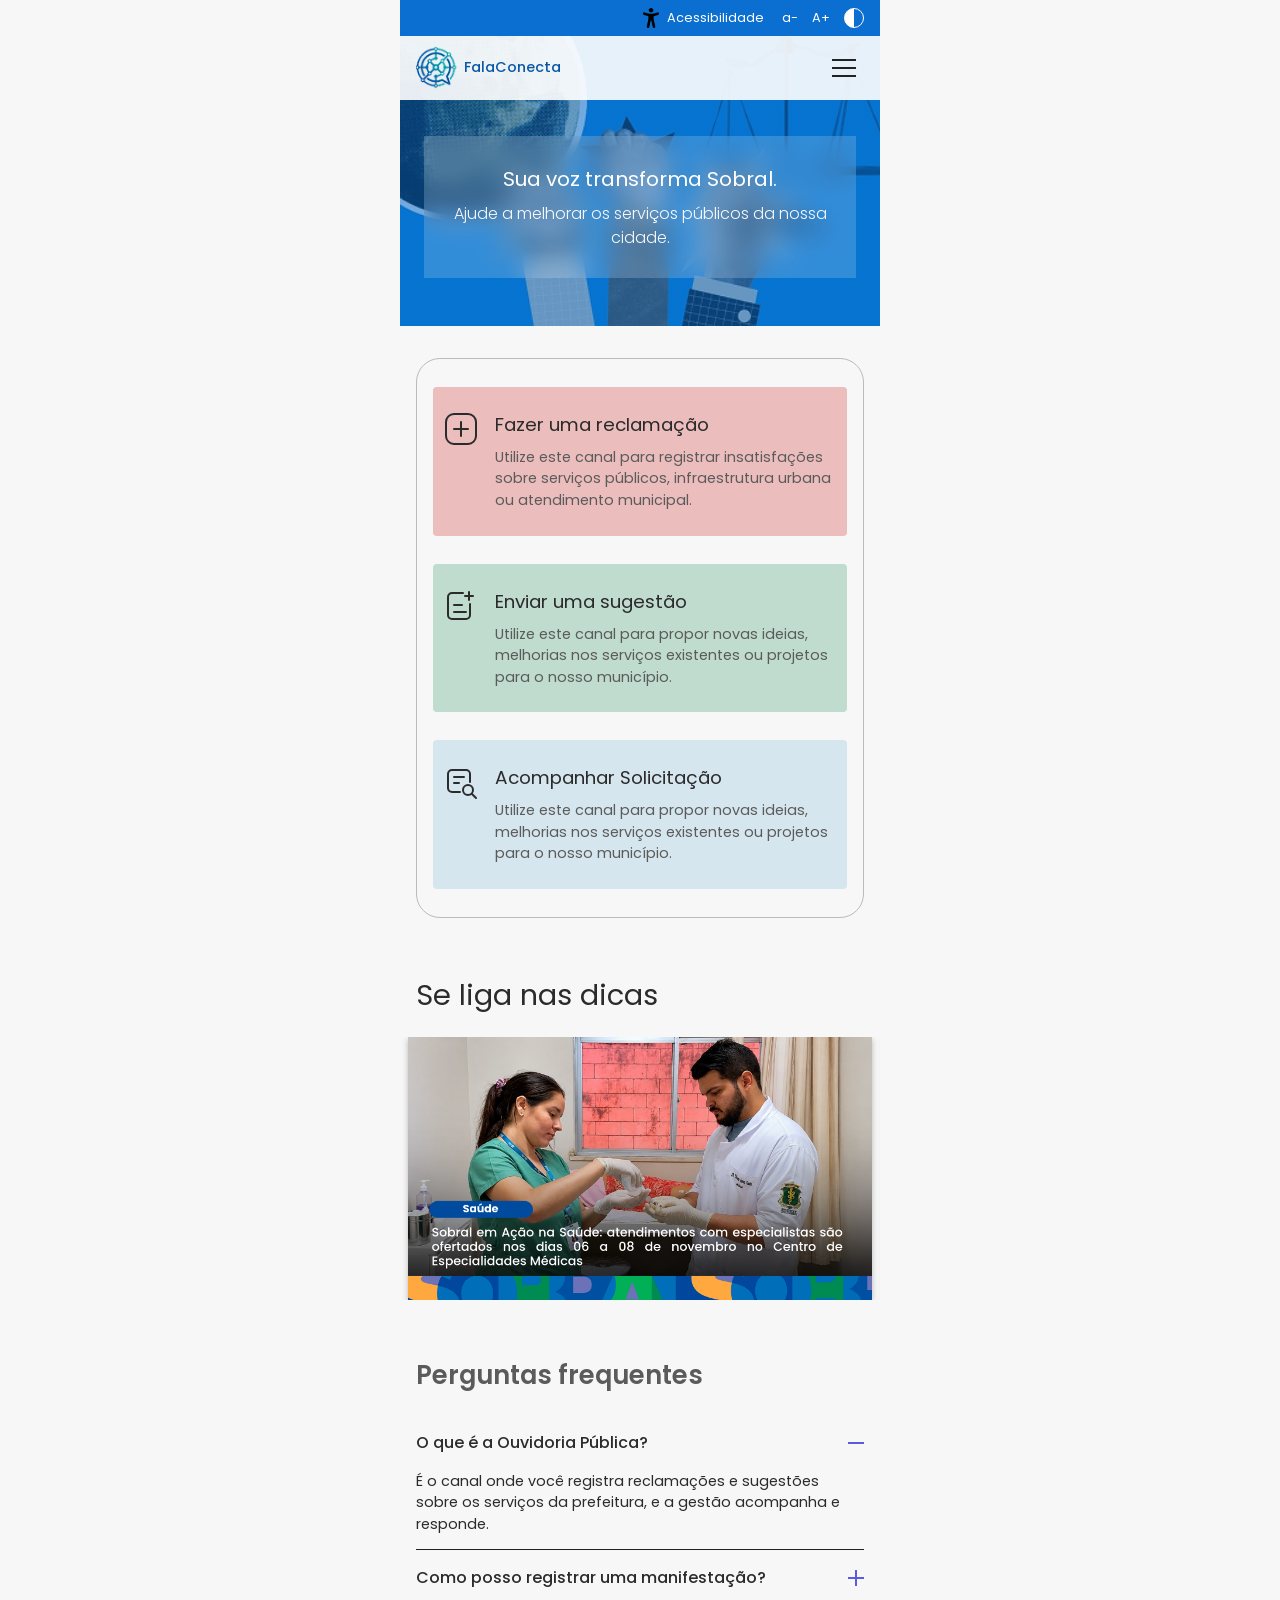
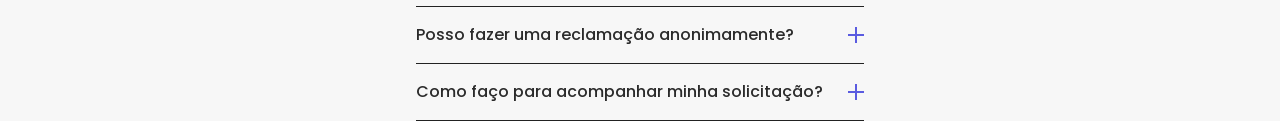
==== index.html @ b0ee90de "primeiro commit: estrutura inicial do projeto" ====
<!DOCTYPE html>
<html lang="pt-br">
<head>
  <meta charset="UTF-8">
  <meta name="viewport" content="width=device-width, initial-scale=1">
  <title>FalaConecta - Sistema de Ouvidoria Pública</title>
  <!-- Fontes -->
  <link rel="preconnect" href="https://fonts.googleapis.com">
  <link rel="preconnect" href="https://fonts.gstatic.com" crossorigin>
  <link href="https://fonts.googleapis.com/css2?family=Poppins:wght@300;400;500;600&display=swap" rel="stylesheet">
  <!-- Css -->
  <link rel="stylesheet" href="style.css">
</head>
<body>

  <!-- Acessibilidade -->
  <div class="acessibilidade">
    <a href="#" class="acessibilidade-link">
      <!-- <svg width="20" height="20" viewBox="0 0 24 24" fill="none" stroke="currentColor" stroke-width="1.6" aria-hidden="true"><circle cx="12" cy="12" r="10"/><circle cx="12" cy="7.5" r="1.3" fill="currentColor"/><path d="M7.5 10.5l4.5.8 4.5-.8M12 11.3V15m0 0l-2 3.5M12 15l2 3.5"/></svg> -->
      <img src="imagens/acessibilidade.png" width="20" height="20" alt="">
      Acessibilidade
    </a>
    <button type="button" id="font-minus" aria-label="Diminuir fonte">a-</button>
    <button type="button" id="font-plus" aria-label="Aumentar fonte">A+</button>
    <button type="button" id="contrast" class="contraste-btn" aria-label="Alternar alto contraste"></button>
  </div>

  <!-- Hero -->
  <header class="hero">
    <nav class="nav">
      <a href="index.html" class="logo">
        <img src="imagens/logo.png" alt="Logo FalaConecta" width="44" height="44">
        <span>FalaConecta</span>
      </a>
      <button class="menu-btn" id="menu-btn" aria-label="Abrir menu" aria-expanded="false" aria-controls="menu">
        <span></span><span></span><span></span>
      </button>
    </nav>
    <ul class="menu" id="menu" hidden>
      <li><a href="reclamacao.html">Fazer uma reclamação</a></li>
      <li><a href="sugestao.html">Enviar uma sugestão</a></li>
      <li><a href="acompanhar.html">Acompanhar solicitação</a></li>
      <li><a href="#faq">Perguntas frequentes</a></li>
    </ul>
    <div class="hero-box">
      <h1>Sua voz transforma Sobral.</h1>
      <p>Ajude a melhorar os serviços públicos da nossa cidade.</p>
    </div>
  </header>

  <main>
    <!-- Canais de atendimento-->
    <section class="canais">
      <a href="reclamacao.html" class="canal canal--rosa">
        <svg width="36" height="36" viewBox="0 0 36 36" fill="none" stroke="currentColor" stroke-width="2" stroke-linecap="round" aria-hidden="true"><rect x="3" y="3" width="30" height="30" rx="8"/><path d="M18 11v14M11 18h14"/></svg>
        <div>
          <h2>Fazer uma reclamação</h2>
          <p>Utilize este canal para registrar insatisfações sobre serviços públicos, infraestrutura urbana ou atendimento municipal.</p>
        </div>
      </a>
      <a href="sugestao.html" class="canal canal--verde">
        <svg width="36" height="36" viewBox="0 0 36 36" fill="none" stroke="currentColor" stroke-width="2" stroke-linecap="round" aria-hidden="true"><path d="M20 5H9a4 4 0 0 0-4 4v18a4 4 0 0 0 4 4h14a4 4 0 0 0 4-4V16"/><path d="M11 17h8M11 24h12M26 4v8M22 8h8"/></svg>
        <div>
          <h2>Enviar uma sugestão</h2>
          <p>Utilize este canal para propor novas ideias, melhorias nos serviços existentes ou projetos para o nosso município.</p>
        </div>
      </a>
      <a href="acompanhar.html" class="canal canal--azul">
        <svg width="36" height="36" viewBox="0 0 36 36" fill="none" stroke="currentColor" stroke-width="2" stroke-linecap="round" aria-hidden="true"><path d="M17 28H9a4 4 0 0 1-4-4V10a4 4 0 0 1 4-4h14a4 4 0 0 1 4 4v8"/><path d="M11 13h10M11 19h5"/><circle cx="25" cy="26" r="5"/><path d="M29 30l4 4"/></svg>
        <div>
          <h2>Acompanhar Solicitação</h2>
          <p>Utilize este canal para propor novas ideias, melhorias nos serviços existentes ou projetos para o nosso município.</p>
        </div>
      </a>
    </section>

    <!-- Dicas / carrossel -->
    <section class="dicas">
      <h2>Se liga nas dicas</h2>
      <div class="carrossel" id="carrossel">
        <div class="slide"><img src="imagens/slide1.png"></div>
        <div class="slide"><img src="imagens/slide2.png"></div>
        <div class="slide"><img src="imagens/slide3.png"></div>
      </div>
    </section>

    <!-- FAQ -->
    <section class="faq" id="faq">
      <h2>Perguntas frequentes</h2>
      <div class="faq-item open">
        <button class="faq-q" aria-expanded="true">O que é a Ouvidoria Pública?<span class="icon" aria-hidden="true"></span></button>
        <div class="faq-a"><p>É o canal onde você registra reclamações e sugestões sobre os serviços da prefeitura, e a gestão acompanha e responde.</p></div>
      </div>
      <div class="faq-item">
        <button class="faq-q" aria-expanded="false">Como posso registrar uma manifestação?<span class="icon" aria-hidden="true"></span></button>
        <div class="faq-a"><p>Na página inicial, escolha "Fazer uma reclamação" ou "Enviar uma sugestão" e preencha os campos do formulário.</p></div>
      </div>
      <div class="faq-item">
        <button class="faq-q" aria-expanded="false">Posso fazer uma reclamação anonimamente?<span class="icon" aria-hidden="true"></span></button>
        <div class="faq-a"><p>Sim. No formulário, escolha a opção "Reclamação Anônima". Você receberá um protocolo e um código para acompanhar.</p></div>
      </div>
      <div class="faq-item">
        <button class="faq-q" aria-expanded="false">Como faço para acompanhar minha solicitação?<span class="icon" aria-hidden="true"></span></button>
        <div class="faq-a"><p>Acesse a opção "Acompanhar Solicitação" na página inicial e informe o número do protocolo e a chave de acesso recebidos após o envio.</p></div>
      </div>
    </section>
  </main>

  <!-- <footer class="footer">
    <div class="footer-top">
      <div>
        <h3>Sobre nós</h3>
        <a href="termos.html">Política de Privacidade</a>
      </div>
      <div class="social">
        <h3>Redes Sociais</h3>
        <div class="social-icons">
          <a href="#" aria-label="Instagram" class="s-insta"><svg width="14" height="14" viewBox="0 0 24 24" fill="none" stroke="#fff" stroke-width="2"><rect x="3" y="3" width="18" height="18" rx="5"/><circle cx="12" cy="12" r="4"/><circle cx="17.5" cy="6.5" r="1" fill="#fff"/></svg></a>
          <a href="#" aria-label="Facebook" class="s-face"><svg width="14" height="14" viewBox="0 0 24 24" fill="#fff"><path d="M14 8V6.5c0-.7.3-1 1-1h2V2h-3a4 4 0 0 0-4 4v2H7v3.5h3V22h4V11.5h3L17.5 8z"/></svg></a>
          <a href="#" aria-label="YouTube" class="s-yt"><svg width="14" height="14" viewBox="0 0 24 24" fill="#fff"><path d="M9 7l8 5-8 5z"/></svg></a>
        </div>
      </div>
    </div>
    <div class="contato">
      <h3>Contato</h3>
      <p>(88) 91234-5678</p>
      <p>gmail@gmail.com</p>
    </div>
    <hr>
    <p class="copy">© Todos os direitos reservados</p>
  </footer> -->

  <script src="script.js"></script>
</body>
</html>
---- style.css ----
:root {
  --azul: #0a6fd0;
  --azul-escuro: #0b57a6;
  --fundo: #f7f7f7;
  --texto: #2b2b2b;
  --cinza: #5b5b5b;
  --rosa: #ecbdbd;
  --verde: #bfdccf;
  --azul-claro: #d6e6ee;
  --roxo: #5a5be0;
}

/* Resetar CSS */
* {
  margin: 0;
  padding: 0;
  box-sizing: border-box;
}

html {
  font-size: 16px;
}

body {
  font-family: "Poppins", sans-serif;
  background: var(--fundo);
  color: var(--texto);
  max-width: 480px;
  margin: 0 auto;
  overflow-x: hidden;
  line-height: 1.5;
}

a {
  color: inherit;
  text-decoration: none;
}
button {
  font: inherit;
  color: inherit;
  background: none;
  border: 0;
  cursor: pointer;
}
:focus-visible {
  outline: 3px solid #ffbf47;
  outline-offset: 2px;
}

/* Acessibilidade */
.acessibilidade {
  background: var(--azul);
  color: #fff;
  display: flex;
  justify-content: flex-end;
  align-items: center;
  gap: 14px;
  padding: 8px 16px;
  font-size: .8rem;
}
.acessibilidade-link {
  display: flex;
  align-items: center;
  gap: 6px;
  margin-right: 4px;
}
.contraste-btn {
  width: 20px;
  height: 20px;
  border-radius: 50%;
  border: 1.5px solid #fff;
  background: linear-gradient(90deg, #fff 50%, transparent 50%);
}

/* Hero */
.hero {
  position: relative;
  min-height: 290px;
  padding-bottom: 36px;
  color: #fff;
  background: linear-gradient(rgba(10,111,208,.55), rgba(10,111,208,.55)), url("imagens/bg-header.png") center/cover, var(--azul);
}
.nav {
  display: flex;
  justify-content: space-between;
  align-items: center;
  padding: 10px 16px;
  background: rgba(255,255,255,.9);
}
.logo {
  display: flex;
  align-items: center;
  gap: 4px;
  color: var(--azul-escuro);
  font-size: .9rem;
  font-weight: 500;
}
.logo img {
  object-fit: cover;
}
.menu-btn {
  display: grid;
  gap: 6px;
  padding: 8px;
}
.menu-btn span {
  display: block;
  width: 24px;
  height: 2px;
  background: #222;
}
.menu {
  list-style: none;
  background: var(--azul-escuro);
  padding: 8px 16px;
}
.menu li a {
  display: block;
  padding: 12px 0;
  border-bottom: 1px solid rgba(255,255,255,.2);
}
.hero-box {
  margin: 36px 24px 0;
  padding: 28px 28px;
  text-align: center;
  background: rgba(255,255,255,.18);
  backdrop-filter: blur(12px);
}
.hero-box h1 {
  font-size: 1.26rem;
  font-weight: 400;
  margin-bottom: 8px;
}
.hero-box p {
  font-size: 1rem;
  font-weight: 300;
  opacity: .95;
}

/* Canais */
.canais {
  margin: 32px 16px 0 16px;
  padding: 28px 16px;
  border: 1px solid #bbb;
  border-radius: 24px;
  display: grid;
  gap: 28px;
}
.canal {
  display: flex;
  gap: 16px;
  padding: 24px 10px;
  border-radius: 4px;
  transition: all .15s ease-in-out;
}
.canal:hover {
  transform: scale(1.01);
}
.canal:active {
  transform: scale(.98);
}
.canal svg {
  flex: none;
}
.canal h2 {
  font-size: 1.16rem;
  font-weight: 400;
  margin-bottom: 8px;
}
.canal p {
  font-size: .9rem;
  color: var(--cinza);
  font-weight: 400;
}
.canal--rosa {
  background: var(--rosa);
}
.canal--verde {
  background: var(--verde);
}
.canal--azul {
  background: var(--azul-claro);
}

/* Dicas */
.dicas {
  position: relative;
  margin-block: 56px;
}
.dicas h2 {
  font-size: 1.8rem;
  font-weight: 400;
  padding: 0 16px;
  margin-bottom: 20px;
}
.carrossel {
  display: flex;
  overflow-x: auto;
  scroll-snap-type: x mandatory;
  scrollbar-width: none;
  gap: 12px;
  padding: 0 8px;
}
.carrossel::-webkit-scrollbar {
  display: none;
}
.slide {
  flex: 0 0 100%;
  scroll-snap-align: center;
  aspect-ratio: 374 / 212;
  background: #ddd;
  box-shadow: 0 2px 6px rgba(0,0,0,.25);
}
.slide img {
  width: 100%;
  height: 100%;
  object-fit: cover;
  display: block;
}

/* FAQ */
.faq {
  padding: 0 16px;
}
.faq h2 {
  font-size: 1.6rem;
  font-weight: 600;
  color: var(--cinza);
  margin-bottom: 20px;
}
.faq-item {
  border-bottom: 1px solid #222;
}
.faq-q {
  width: 100%;
  display: flex;
  justify-content: space-between;
  align-items: center;
  text-align: left;
  padding: 16px 0;
  font-weight: 500;
}
.icon {
  position: relative;
  width: 16px;
  height: 16px;
  flex: none;
  color: var(--roxo);
}
.icon::before,
.icon::after {
  content: "";
  position: absolute;
  background: currentColor;
  top: 50%;
  left: 0;
  width: 100%;
  height: 2px;
  transform: translateY(-50%);
  transition: transform .2s ease;
}
.icon::after {
  transform: translateY(-50%)
  rotate(90deg);
}
.faq-item.open .icon::after {
  transform: translateY(-50%)
  rotate(0);
}
.faq-a {
  display: grid;
  grid-template-rows: 0fr;
  transition: grid-template-rows .25s ease;
}
.faq-a > p {
  overflow: hidden;
  font-size: .9rem;
}
.faq-item.open .faq-a {
  grid-template-rows: 1fr;
}
.faq-item.open .faq-a > p {
  padding-bottom: 14px;
}

/* Alto contraste */
body.alto-contraste {
  background: #000;
  color: #fff;
}
body.alto-contraste .canal,
body.alto-contraste .canais {
  background: #000;
  border-color: #ff0;
  color: #ff0;
}
body.alto-contraste .canal {
  border: 2px solid #ff0;
}
body.alto-contraste .canal p,
body.alto-contraste .faq h2 {
  color: #fff;
}
body.alto-contraste .faq-item {
  border-color: #fff;
}
body.alto-contraste .footer {
  background: #111;
}

@media (prefers-reduced-motion: reduce) {
  * { transition: none !important; scroll-behavior: auto !important; }
}
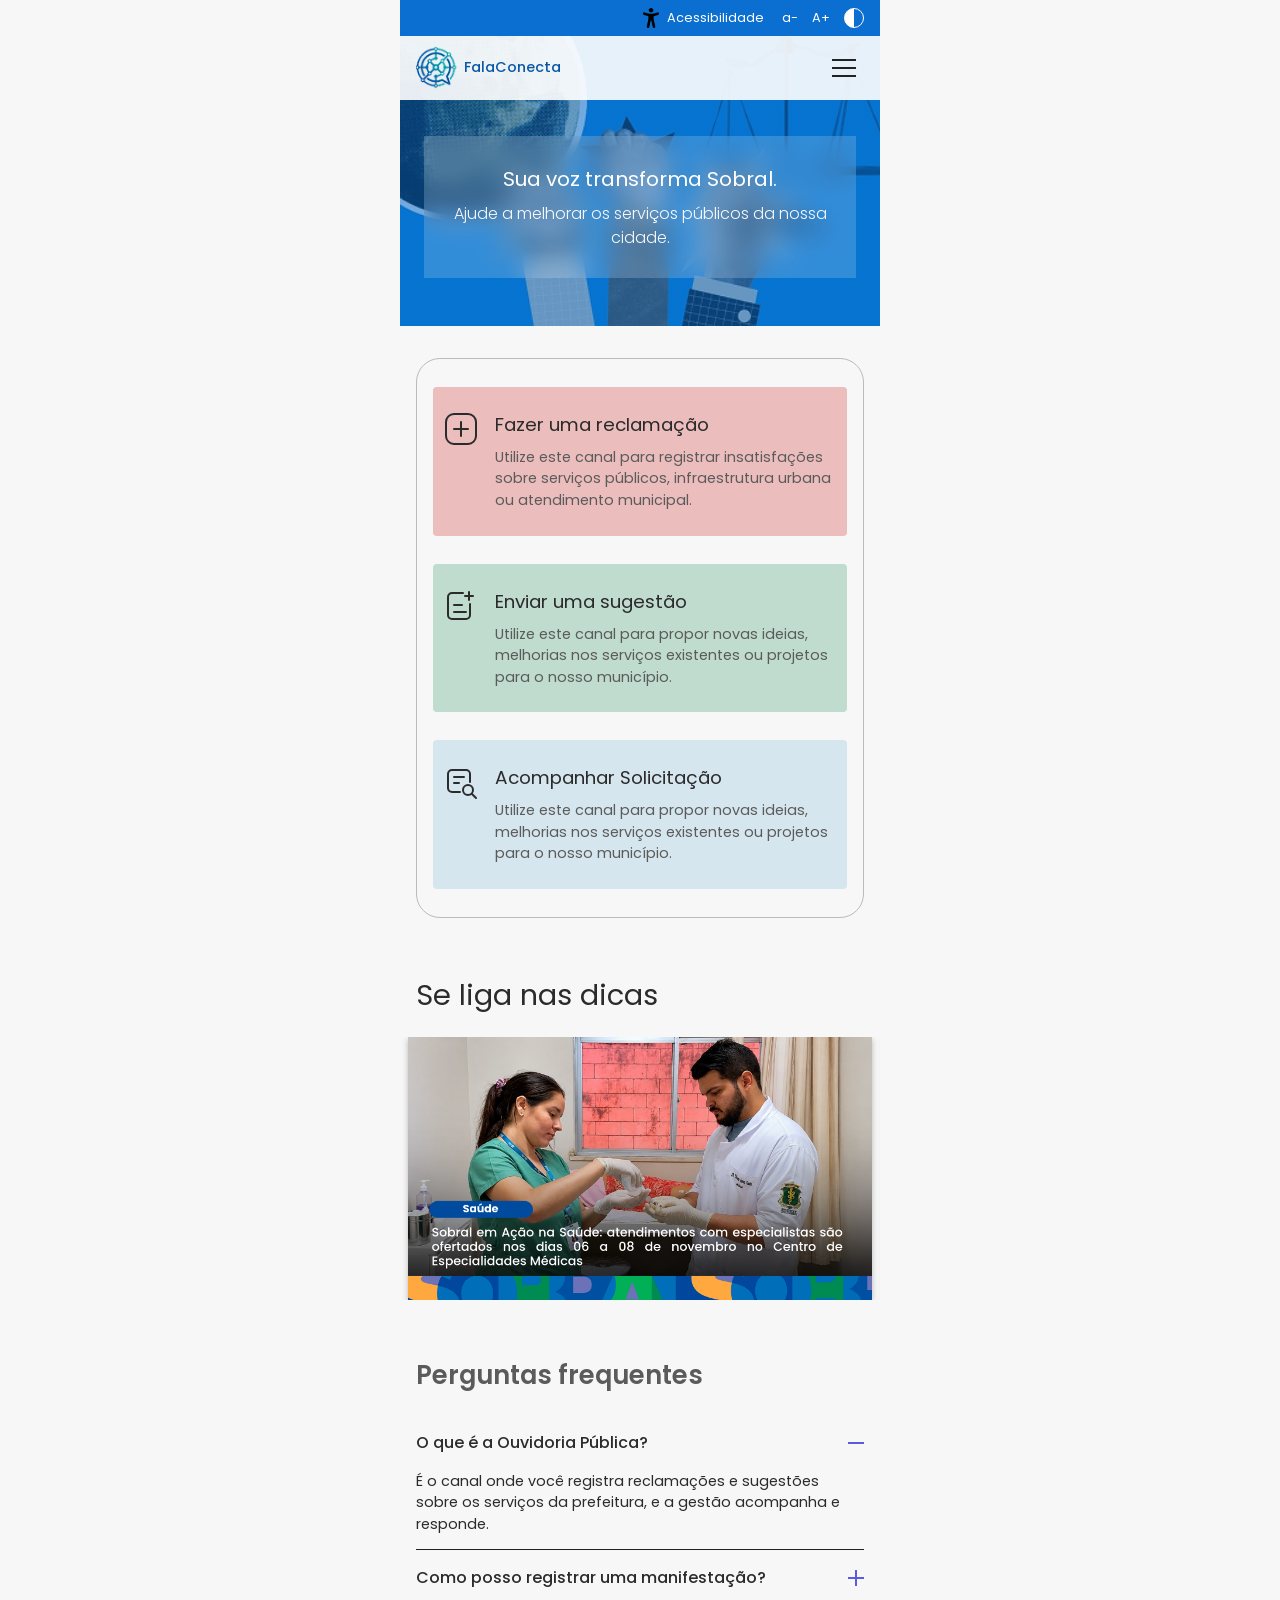
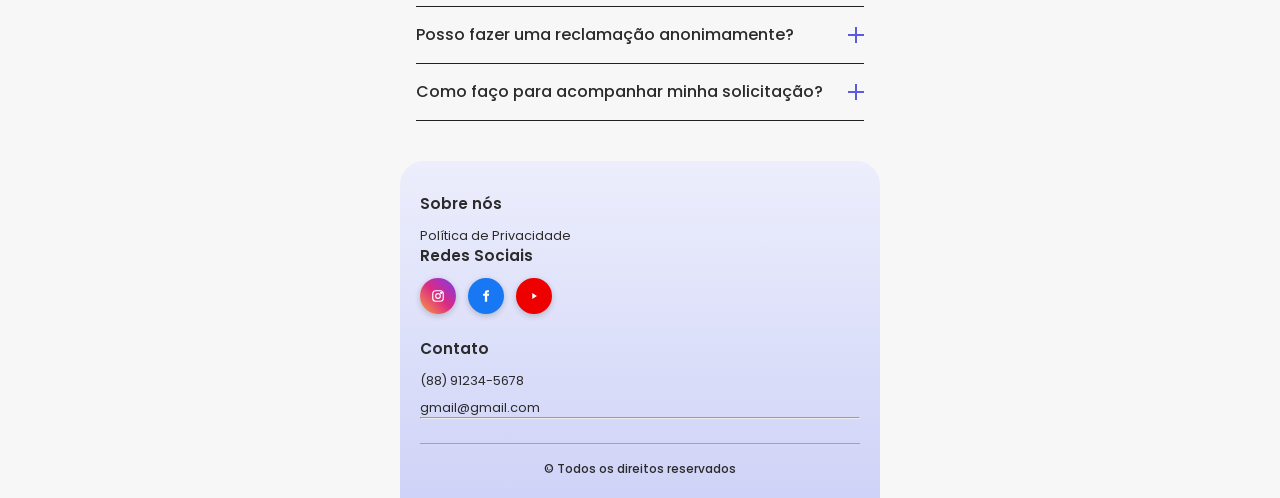
==== commit 0aa9d458: "Termos de Uso e Política de Privacidade" ====
--- a/index.html
+++ b/index.html
@@ -16,7 +16,6 @@
   <!-- Acessibilidade -->
   <div class="acessibilidade">
     <a href="#" class="acessibilidade-link">
-      <!-- <svg width="20" height="20" viewBox="0 0 24 24" fill="none" stroke="currentColor" stroke-width="1.6" aria-hidden="true"><circle cx="12" cy="12" r="10"/><circle cx="12" cy="7.5" r="1.3" fill="currentColor"/><path d="M7.5 10.5l4.5.8 4.5-.8M12 11.3V15m0 0l-2 3.5M12 15l2 3.5"/></svg> -->
       <img src="imagens/acessibilidade.png" width="20" height="20" alt="">
       Acessibilidade
     </a>
@@ -106,7 +105,7 @@
     </section>
   </main>
 
-  <!-- <footer class="footer">
+  <footer class="footer">
     <div class="footer-top">
       <div>
         <h3>Sobre nós</h3>
@@ -128,7 +127,7 @@
     </div>
     <hr>
     <p class="copy">© Todos os direitos reservados</p>
-  </footer> -->
+  </footer>
 
   <script src="script.js"></script>
 </body>
--- a/style.css
+++ b/style.css
@@ -1,3 +1,4 @@
+@import url(termos.css);
 :root {
   --azul: #0a6fd0;
   --azul-escuro: #0b57a6;
@@ -283,7 +284,7 @@
   padding-bottom: 14px;
 }
 
-/* Alto contraste */
+/* Contraste */
 body.alto-contraste {
   background: #000;
   color: #fff;
